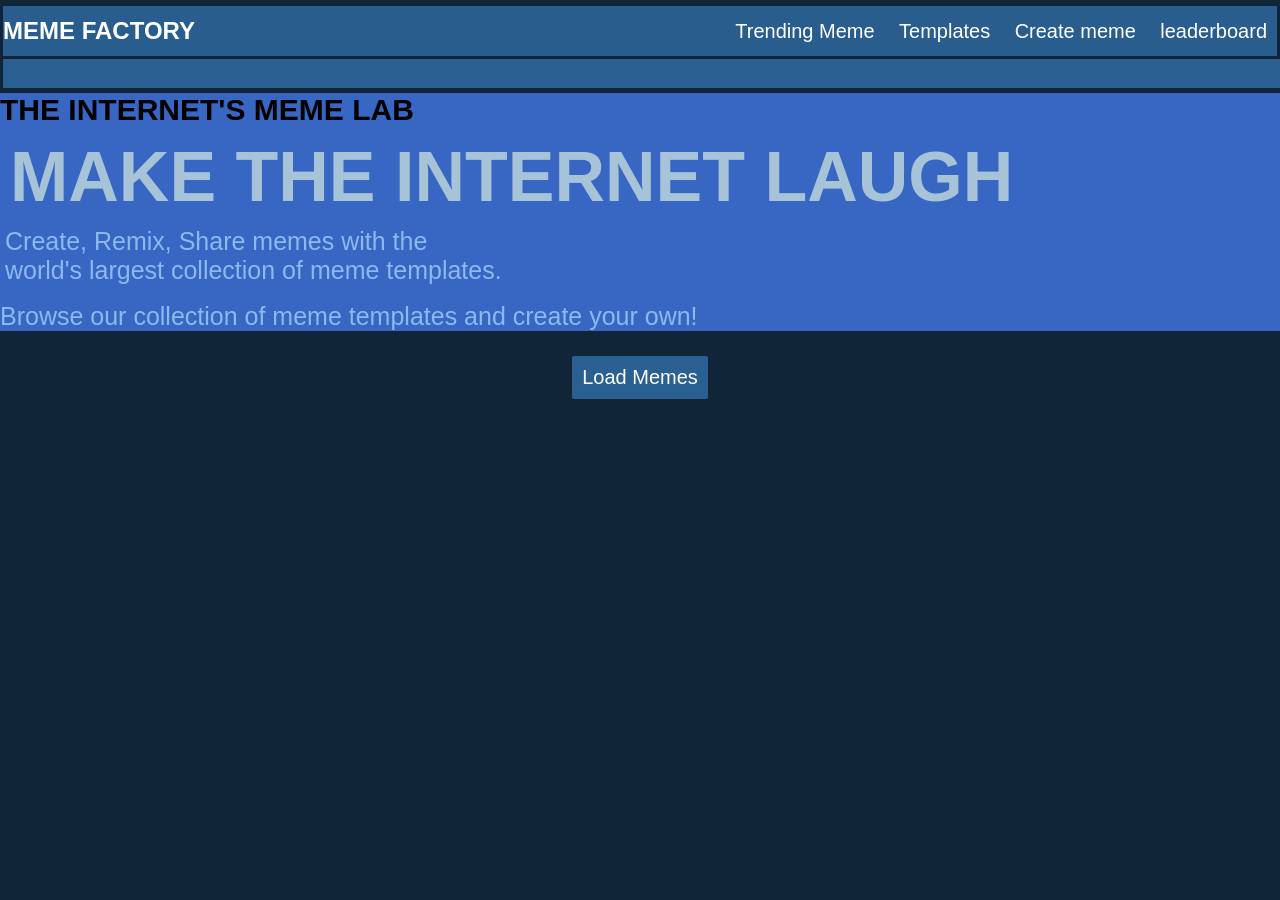
==== index.html @ 9163ee1a "Add files via upload" ====
<!DOCTYPE html>
<html lang="en">
<head>
    <meta charset="UTF-8">
    <meta name="viewport" content="width=device-width, initial-scale=1.0">
    <title>Document</title>
    <link rel="stylesheet" href="./index.css">
</head>
<body>
    <div class="maincontainer">
        <div id="headd">
            <h1>MEME FACTORY</h1>
            <div class="hamburger" onclick="toggleMenu()">
                <span></span>
                <span></span>
                <span></span>
            </div>
            <div class="nav-links">
                <a class="link1" href="">Trending Meme</a>
                <a class="link2" href="">Templates</a>
                <a class="link3" href="">Create meme</a>
                <a class="link4" href="">leaderboard</a>
            </div>
        </div>
        <div class="marquee">
            <span id="marquee-item">We fetch the funniest jokes from the internet so you don’t have to scroll endlessly.</span>
        </div>
        <div id="content" style="margin-top: 5px; font-size: 15px; background-color: rgb(55, 102, 195);">
            <h1>THE INTERNET'S MEME LAB</h1>
            <h2 style="font-size: 70px; margin: 10px; color: rgb(166, 195, 216);">MAKE THE INTERNET LAUGH</h2>
            <div>
                <span style="margin-left: 5px; font-size: 25px; color: rgb(140, 185, 239);">Create, Remix, Share memes with the</span><br>
                <span style="margin-left: 5px; font-size: 25px; color: rgb(140, 185, 239);">world's largest collection of meme templates.</span><br><br>
            </div>
            <p style="font-size: 25px; color: rgb(140, 185, 239);">Browse our collection of meme templates and create your own!</p>

        </div>
        <div id="cards">

        </div>
        <div id="meme">
            <button onclick=creatememe() id="meme-loade">Load Memes</button>
        </div>
    </div>
    <script src="./index.js"></script>
</body>
</html>
---- index.css ----
*{
    margin: 0;
    padding: 0;
    box-sizing: border-box;
}
body{
    background-color: rgb(17, 37, 56);
    font-family: Arial, sans-serif;
}
#headd{
    margin-top: 6px;
    margin-left: 3px;
    margin-right: 3px;
    display: flex;
    justify-content: space-around;
    align-items: center;
    background-color: rgb(40, 93, 142);
    color: white;
    height: 50px;
    flex-wrap: wrap;
    gap: 10px;
}
#headd h1{
    font-size: 24px;
    flex: 1 1 auto;
    min-width: 150px;
}
.link1,.link2,.link3,.link4{
    text-decoration: none;
    color: white;
    font-size: 20px;
    padding: 5px 10px;
}
.link1:hover,.link2:hover,.link3:hover,.link4:hover{
    color: black;
    background-color: rgba(255, 255, 255, 0.2);
    border-radius: 4px;
}
.hamburger {
    display: none;
    flex-direction: column;
    cursor: pointer;
    padding: 10px;
}
.hamburger span {
    width: 25px;
    height: 3px;
    background-color: white;
    margin: 5px 0;
    border-radius: 2px;
    transition: 0.3s;
}
.marquee {
  width: 100%;
  overflow: hidden;
  white-space: nowrap;
  box-sizing: border-box;
}

.marquee span {
  display: inline-block;
  padding-left: 100%;
  animation: scroll 10s linear infinite;
}
#marquee-item{
    margin : 3px;
    margin-left: 3px;
    margin-right: 3px;
    font-size: 20px;
    color: white;
    background-color: rgb(42, 95, 145);
}
.marquee{
    background-color: rgb(42, 95, 145);
    margin : 3px;
}
@keyframes scroll {
  0% {
    transform: translateX(0%);
  }
  100% {
    transform: translateX(-100%);
  }
}

/* Media Queries for Responsive Design */
@media (max-width: 768px) {
    #headd {
        height: auto;
        padding: 10px 3px;
        justify-content: flex-start;
        position: relative;
    }
    
    #headd h1 {
        font-size: 18px;
        flex: 0 1 auto;
        min-width: auto;
        margin-right: auto;
    }
    
    .hamburger {
        display: flex;
    }
    
    .nav-links {
        display: none;
        position: absolute;
        top: 100%;
        left: 0;
        right: 0;
        background-color: rgb(40, 93, 142);
        flex-direction: column;
        width: 100%;
        padding: 10px 0;
        gap: 0;
        margin-top: 20px;
    }
    
    .nav-links.active {
        display: flex;
    }
    
    .link1, .link2, .link3, .link4 {
        font-size: 16px;
        padding: 12px 20px;
        width: 100%;
        border-bottom: 1px solid rgba(255, 255, 255, 0.1);
    }
    
    .link1:hover, .link2:hover, .link3:hover, .link4:hover {
        background-color: rgba(255, 255, 255, 0.15);
        border-radius: 0;
    }
}

@media (max-width: 480px) {
    #headd h1 {
        font-size: 16px;
    }
    
    .link1, .link2, .link3, .link4 {
        font-size: 14px;
        padding: 10px 15px;
    }
    
    .marquee span {
        font-size: 14px;
    }
}
#meme-loade{
    margin: 10px;
    padding: 10px;
    font-size: 20px;
    background-color: rgb(42, 95, 145);
    color: white;
    border: none;
    cursor: pointer;
    border-radius: 3%;
}
#meme{
    display: flex;
    justify-content: center;
}
#cards{
    display: flex;
    flex-wrap: wrap;
    justify-content: center;
    align-items: center;
    margin: auto;
    gap: 15px;
    margin-top: 15px;
}
#cards img{
    width: 300px;
    height: 300px;
    object-fit: cover;
    border-radius: 5px;
    cursor: pointer;
}
.card-title{
    text-align: center;
    font-size: 23px;
    color:aliceblue;
    margin-top: 5px;
    max-width: 300px;
    overflow: hidden;
}
.card-img{
    object-fit: cover;  
}
.card-img:hover{
    transform: scale(1.05);
    transition: transform 0.3s ease;
}
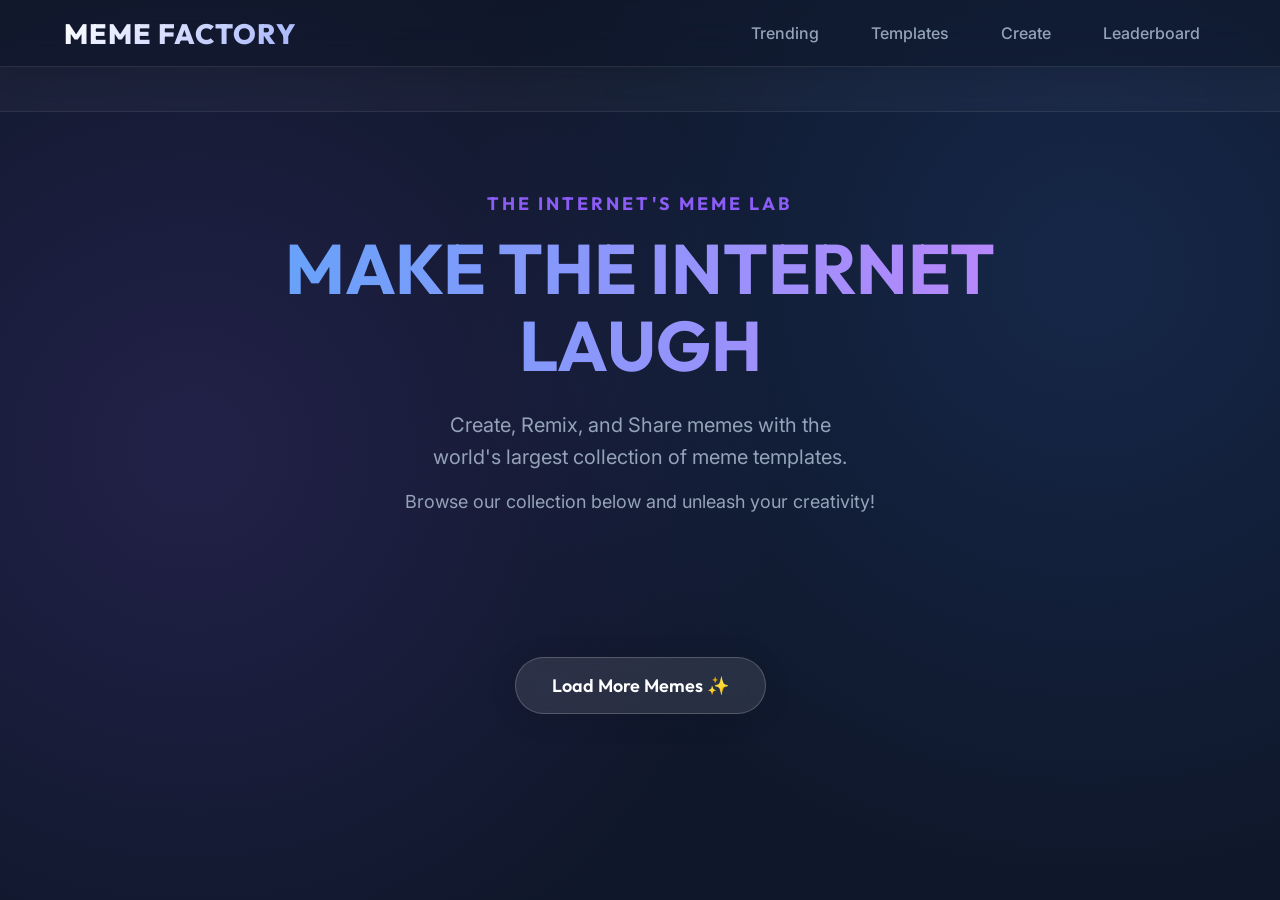
==== commit 27629483: "chang in css" ====
--- a/index.html
+++ b/index.html
@@ -3,45 +3,47 @@
 <head>
     <meta charset="UTF-8">
     <meta name="viewport" content="width=device-width, initial-scale=1.0">
-    <title>Document</title>
+    <title>Meme Factory - Home</title>
     <link rel="stylesheet" href="./index.css">
 </head>
 <body>
-    <div class="maincontainer">
-        <div id="headd">
-            <h1>MEME FACTORY</h1>
-            <div class="hamburger" onclick="toggleMenu()">
-                <span></span>
-                <span></span>
-                <span></span>
-            </div>
-            <div class="nav-links">
-                <a class="link1" href="">Trending Meme</a>
-                <a class="link2" href="">Templates</a>
-                <a class="link3" href="">Create meme</a>
-                <a class="link4" href="">leaderboard</a>
-            </div>
+    <div id="headd">
+        <h1>MEME FACTORY</h1>
+        <div class="hamburger" onclick="toggleMenu()">
+            <span></span>
+            <span></span>
+            <span></span>
         </div>
-        <div class="marquee">
-            <span id="marquee-item">We fetch the funniest jokes from the internet so you don’t have to scroll endlessly.</span>
-        </div>
-        <div id="content" style="margin-top: 5px; font-size: 15px; background-color: rgb(55, 102, 195);">
-            <h1>THE INTERNET'S MEME LAB</h1>
-            <h2 style="font-size: 70px; margin: 10px; color: rgb(166, 195, 216);">MAKE THE INTERNET LAUGH</h2>
-            <div>
-                <span style="margin-left: 5px; font-size: 25px; color: rgb(140, 185, 239);">Create, Remix, Share memes with the</span><br>
-                <span style="margin-left: 5px; font-size: 25px; color: rgb(140, 185, 239);">world's largest collection of meme templates.</span><br><br>
-            </div>
-            <p style="font-size: 25px; color: rgb(140, 185, 239);">Browse our collection of meme templates and create your own!</p>
-
-        </div>
-        <div id="cards">
-
-        </div>
-        <div id="meme">
-            <button onclick=creatememe() id="meme-loade">Load Memes</button>
+        <div class="nav-links">
+            <a href="./index2.html">Trending</a>
+            <a href="#">Templates</a>
+            <a href="#">Create</a>
+            <a href="#">Leaderboard</a>
         </div>
     </div>
+    
+    <div class="marquee">
+        <span id="marquee-item">We fetch the funniest jokes from the internet so you don't have to scroll endlessly. 🔥 New templates added daily. ✨ Create and share with millions.</span>
+    </div>
+
+    <div id="content" class="hero">
+        <h1>The Internet's Meme Lab</h1>
+        <h2>MAKE THE INTERNET LAUGH</h2>
+        <div class="hero-desc">
+            <span>Create, Remix, and Share memes with the</span><br>
+            <span>world's largest collection of meme templates.</span>
+            <p>Browse our collection below and unleash your creativity!</p>
+        </div>
+    </div>
+
+    <div id="cards" class="cards-grid">
+        <!-- Cards will be injected here by index.js -->
+    </div>
+
+    <div class="load-btn-container" id="meme">
+        <button onclick="creatememe()" id="meme-loade">Load More Memes ✨</button>
+    </div>
+
     <script src="./index.js"></script>
 </body>
 </html>
--- a/index.css
+++ b/index.css
@@ -1,195 +1,323 @@
-*{
+@import url('https://fonts.googleapis.com/css2?family=Inter:wght@400;500;600&family=Outfit:wght@500;700;800&display=swap');
+
+* {
     margin: 0;
     padding: 0;
     box-sizing: border-box;
 }
-body{
-    background-color: rgb(17, 37, 56);
-    font-family: Arial, sans-serif;
-}
-#headd{
-    margin-top: 6px;
-    margin-left: 3px;
-    margin-right: 3px;
+
+body {
+    background-color: #0f172a;
+    color: #f8fafc;
+    font-family: 'Inter', sans-serif;
+    min-height: 100vh;
+    background-image: 
+        radial-gradient(circle at 15% 50%, rgba(139, 92, 246, 0.15) 0%, transparent 50%),
+        radial-gradient(circle at 85% 30%, rgba(59, 130, 246, 0.15) 0%, transparent 50%);
+    background-attachment: fixed;
+    overflow-x: hidden;
+}
+
+h1, h2, h3, h4 {
+    font-family: 'Outfit', sans-serif;
+}
+#headd {
+    position: sticky;
+    top: 0;
+    z-index: 100;
     display: flex;
-    justify-content: space-around;
+    justify-content: space-between;
     align-items: center;
-    background-color: rgb(40, 93, 142);
-    color: white;
-    height: 50px;
-    flex-wrap: wrap;
-    gap: 10px;
-}
-#headd h1{
-    font-size: 24px;
-    flex: 1 1 auto;
-    min-width: 150px;
-}
-.link1,.link2,.link3,.link4{
+    padding: 15px 5%;
+    background: rgba(15, 23, 42, 0.4);
+    backdrop-filter: blur(16px);
+    -webkit-backdrop-filter: blur(16px);
+    border-bottom: 1px solid rgba(255, 255, 255, 0.1);
+    box-shadow: 0 4px 30px rgba(0, 0, 0, 0.1);
+}
+
+#headd h1 {
+    font-size: 28px;
+    font-weight: 800;
+    background: linear-gradient(135deg, #fff, #a5b4fc);
+    -webkit-background-clip: text;
+    background-clip: text;
+    -webkit-text-fill-color: transparent;
+    letter-spacing: 1px;
+}
+
+.nav-links {
+    display: flex;
+    gap: 20px;
+    align-items: center;
+}
+
+.nav-links a {
     text-decoration: none;
-    color: white;
-    font-size: 20px;
-    padding: 5px 10px;
-}
-.link1:hover,.link2:hover,.link3:hover,.link4:hover{
-    color: black;
-    background-color: rgba(255, 255, 255, 0.2);
-    border-radius: 4px;
+    color: #94a3b8;
+    font-size: 16px;
+    font-weight: 500;
+    padding: 8px 16px;
+    border-radius: 8px;
+    transition: all 0.3s ease;
+}
+
+.nav-links a:hover {
+    color: #fff;
+    background: rgba(255, 255, 255, 0.1);
+    backdrop-filter: blur(4px);
+    -webkit-backdrop-filter: blur(4px);
+    box-shadow: 0 4px 30px rgba(0, 0, 0, 0.1);
 }
 .hamburger {
     display: none;
     flex-direction: column;
     cursor: pointer;
-    padding: 10px;
-}
+    gap: 5px;
+    z-index: 101;
+}
+
 .hamburger span {
     width: 25px;
     height: 3px;
-    background-color: white;
-    margin: 5px 0;
-    border-radius: 2px;
+    background-color: #f8fafc;
+    border-radius: 3px;
     transition: 0.3s;
 }
 .marquee {
-  width: 100%;
-  overflow: hidden;
-  white-space: nowrap;
-  box-sizing: border-box;
+    width: 100%;
+    overflow: hidden;
+    white-space: nowrap;
+    padding: 12px 0;
+    background: rgba(255, 255, 255, 0.03);
+    backdrop-filter: blur(8px);
+    -webkit-backdrop-filter: blur(8px);
+    border-bottom: 1px solid rgba(255, 255, 255, 0.08);
 }
 
 .marquee span {
-  display: inline-block;
-  padding-left: 100%;
-  animation: scroll 10s linear infinite;
-}
-#marquee-item{
-    margin : 3px;
-    margin-left: 3px;
-    margin-right: 3px;
+    display: inline-block;
+    padding-left: 100%;
+    animation: scroll 20s linear infinite;
+    font-size: 14px;
+    font-weight: 500;
+    color: #8b5cf6;
+    text-transform: uppercase;
+    letter-spacing: 2px;
+}
+
+@keyframes scroll {
+    0% { transform: translateX(0%); }
+    100% { transform: translateX(-100%); }
+}
+.hero {
+    text-align: center;
+    padding: 80px 20px 40px;
+    max-width: 900px;
+    margin: 0 auto;
+}
+
+.hero h1 {
+    font-size: 18px;
+    color: #8b5cf6;
+    text-transform: uppercase;
+    letter-spacing: 3px;
+    margin-bottom: 15px;
+}
+
+.hero h2 {
+    font-size: clamp(40px, 8vw, 70px);
+    line-height: 1.1;
+    margin-bottom: 25px;
+    background: linear-gradient(to right, #60a5fa, #c084fc);
+    -webkit-background-clip: text;
+    -webkit-text-fill-color: transparent;
+}
+
+.hero-desc {
     font-size: 20px;
+    color: #94a3b8;
+    line-height: 1.6;
+    max-width: 600px;
+    margin: 0 auto;
+}
+
+.hero-desc p {
+    margin-top: 15px;
+    font-size: 18px;
+}
+.cards-grid {
+    display: grid;
+    grid-template-columns: repeat(auto-fill, minmax(280px, 1fr));
+    gap: 25px;
+    padding: 40px 5%;
+    max-width: 1400px;
+    margin: 0 auto;
+}
+
+.card {
+    position: relative;
+    border-radius: 16px;
+    overflow: hidden;
+    aspect-ratio: 1;
+    background: rgba(30, 41, 59, 0.4);
+    backdrop-filter: blur(12px);
+    -webkit-backdrop-filter: blur(12px);
+    border: 1px solid rgba(255, 255, 255, 0.12);
+    cursor: pointer;
+    box-shadow: 0 4px 30px rgba(0, 0, 0, 0.1);
+    transition: all 0.4s cubic-bezier(0.175, 0.885, 0.32, 1.275);
+}
+
+.card:hover {
+    transform: translateY(-8px);
+    background: rgba(255, 255, 255, 0.05);
+    box-shadow: 0 8px 32px rgba(0, 0, 0, 0.3), 0 0 25px rgba(139, 92, 246, 0.3);
+    border-color: rgba(255, 255, 255, 0.2);
+}
+
+.card-img {
+    width: 100%;
+    height: 100%;
+    object-fit: cover;
+    transition: transform 0.5s ease;
+}
+
+.card:hover .card-img {
+    transform: scale(1.08);
+}
+
+.card-title {
+    position: absolute;
+    bottom: 0;
+    left: 0;
+    width: 100%;
+    padding: 30px 20px 20px;
+    font-size: 18px;
+    color: #fff;
+    background: rgba(15, 23, 42, 0.5);
+    backdrop-filter: blur(8px);
+    -webkit-backdrop-filter: blur(8px);
+    border-top: 1px solid rgba(255, 255, 255, 0.05);
+    transform: translateY(0);
+    transition: transform 0.3s ease;
+    white-space: nowrap;
+    overflow: hidden;
+    text-overflow: ellipsis;
+}
+.load-btn-container {
+    text-align: center;
+    padding: 20px 0 60px;
+}
+
+#meme-loade, .primary-btn {
+    padding: 16px 36px;
+    font-size: 18px;
+    font-weight: 600;
+    font-family: 'Outfit', sans-serif;
     color: white;
-    background-color: rgb(42, 95, 145);
-}
-.marquee{
-    background-color: rgb(42, 95, 145);
-    margin : 3px;
-}
-@keyframes scroll {
-  0% {
-    transform: translateX(0%);
-  }
-  100% {
-    transform: translateX(-100%);
-  }
-}
-
-/* Media Queries for Responsive Design */
+    background: rgba(255, 255, 255, 0.1);
+    backdrop-filter: blur(10px);
+    -webkit-backdrop-filter: blur(10px);
+    border: 1px solid rgba(255, 255, 255, 0.2);
+    border-radius: 30px;
+    cursor: pointer;
+    box-shadow: 0 4px 30px rgba(0, 0, 0, 0.1);
+    transition: all 0.3s ease;
+}
+
+#meme-loade:hover, .primary-btn:hover {
+    transform: translateY(-3px);
+    background: rgba(255, 255, 255, 0.15);
+    border-color: rgba(255, 255, 255, 0.3);
+    box-shadow: 0 8px 32px rgba(139, 92, 246, 0.4);
+}
+
+#meme-loade:active {
+    transform: translateY(1px);
+}
+.search-container {
+    display: flex;
+    align-items: center;
+    gap: 10px;
+}
+
+.search-container label {
+    display: none;
+}
+
+#search-input {
+    padding: 10px 20px;
+    border-radius: 20px;
+    border: 1px solid rgba(255, 255, 255, 0.1);
+    background: rgba(255, 255, 255, 0.05);
+    backdrop-filter: blur(8px);
+    -webkit-backdrop-filter: blur(8px);
+    color: white;
+    font-family: 'Inter', sans-serif;
+    font-size: 15px;
+    outline: none;
+    transition: all 0.3s;
+    width: 250px;
+    box-shadow: 0 4px 30px rgba(0, 0, 0, 0.05);
+}
+
+#search-input::placeholder {
+    color: #94a3b8;
+}
+
+#search-input:focus {
+    background: rgba(255, 255, 255, 0.1);
+    border-color: rgba(139, 92, 246, 0.5);
+    box-shadow: 0 0 15px rgba(139, 92, 246, 0.3);
+}
 @media (max-width: 768px) {
     #headd {
-        height: auto;
-        padding: 10px 3px;
-        justify-content: flex-start;
-        position: relative;
-    }
-    
-    #headd h1 {
-        font-size: 18px;
-        flex: 0 1 auto;
-        min-width: auto;
-        margin-right: auto;
-    }
-    
+        padding: 15px 20px;
+        flex-wrap: wrap;
+    }
+
     .hamburger {
         display: flex;
     }
-    
+
     .nav-links {
         display: none;
-        position: absolute;
-        top: 100%;
-        left: 0;
-        right: 0;
-        background-color: rgb(40, 93, 142);
+        width: 100%;
         flex-direction: column;
-        width: 100%;
-        padding: 10px 0;
-        gap: 0;
-        margin-top: 20px;
-    }
-    
+        padding: 20px 0;
+        gap: 10px;
+        order: 3;
+    }
+
     .nav-links.active {
         display: flex;
+        background: rgba(15, 23, 42, 0.8);
+        backdrop-filter: blur(12px);
+        -webkit-backdrop-filter: blur(12px);
+        border-radius: 12px;
+        border: 1px solid rgba(255, 255, 255, 0.05);
     }
     
-    .link1, .link2, .link3, .link4 {
-        font-size: 16px;
-        padding: 12px 20px;
+    .nav-links a {
         width: 100%;
-        border-bottom: 1px solid rgba(255, 255, 255, 0.1);
+        text-align: center;
+        padding: 12px;
+        background: rgba(255, 255, 255, 0.03);
+        border-radius: 8px;
     }
     
-    .link1:hover, .link2:hover, .link3:hover, .link4:hover {
-        background-color: rgba(255, 255, 255, 0.15);
-        border-radius: 0;
-    }
-}
-
-@media (max-width: 480px) {
-    #headd h1 {
-        font-size: 16px;
+    .search-container {
+        order: 2;
+        margin-left: auto;
+        margin-right: 20px;
     }
     
-    .link1, .link2, .link3, .link4 {
-        font-size: 14px;
-        padding: 10px 15px;
-    }
-    
-    .marquee span {
-        font-size: 14px;
-    }
-}
-#meme-loade{
-    margin: 10px;
-    padding: 10px;
-    font-size: 20px;
-    background-color: rgb(42, 95, 145);
-    color: white;
-    border: none;
-    cursor: pointer;
-    border-radius: 3%;
-}
-#meme{
-    display: flex;
-    justify-content: center;
-}
-#cards{
-    display: flex;
-    flex-wrap: wrap;
-    justify-content: center;
-    align-items: center;
-    margin: auto;
-    gap: 15px;
-    margin-top: 15px;
-}
-#cards img{
-    width: 300px;
-    height: 300px;
-    object-fit: cover;
-    border-radius: 5px;
-    cursor: pointer;
-}
-.card-title{
-    text-align: center;
-    font-size: 23px;
-    color:aliceblue;
-    margin-top: 5px;
-    max-width: 300px;
-    overflow: hidden;
-}
-.card-img{
-    object-fit: cover;  
-}
-.card-img:hover{
-    transform: scale(1.05);
-    transition: transform 0.3s ease;
+    #search-input {
+        width: 160px;
+    }
+
+    .hero h2 {
+        font-size: 40px;
+    }
 }
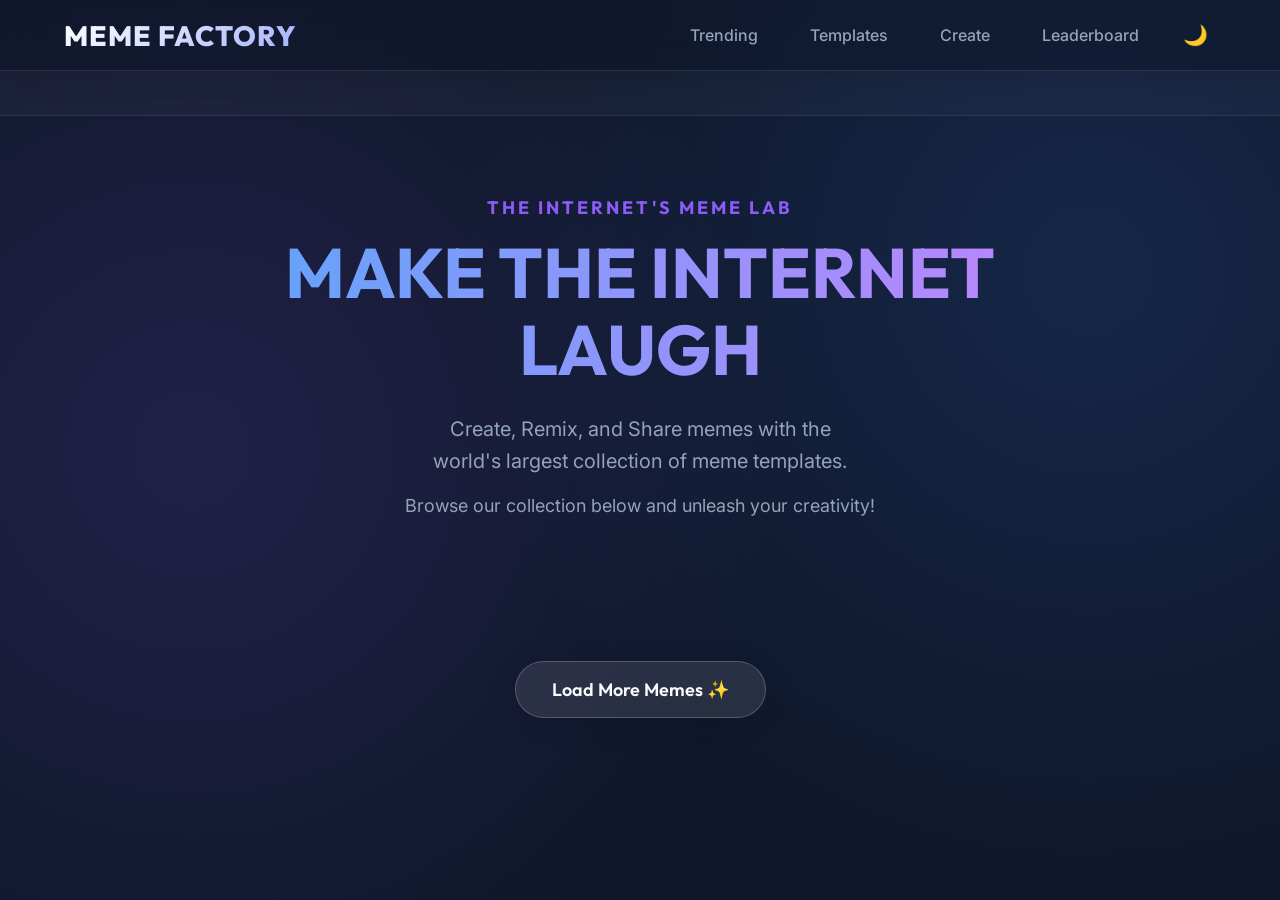
==== commit a8695ec8: "Responsiveness debugging" ====
--- a/index.html
+++ b/index.html
@@ -5,6 +5,7 @@
     <meta name="viewport" content="width=device-width, initial-scale=1.0">
     <title>Meme Factory - Home</title>
     <link rel="stylesheet" href="./index.css">
+    <script src="./theme.js"></script>
 </head>
 <body>
     <div id="headd">
@@ -19,6 +20,7 @@
             <a href="#">Templates</a>
             <a href="#">Create</a>
             <a href="#">Leaderboard</a>
+            <button class="theme-toggle" onclick="toggleTheme()" aria-label="Toggle Theme"></button>
         </div>
     </div>
     
--- a/index.css
+++ b/index.css
@@ -1,4 +1,8 @@
 @import url('https://fonts.googleapis.com/css2?family=Inter:wght@400;500;600&family=Outfit:wght@500;700;800&display=swap');
+
+
+
+
 
 * {
     margin: 0;
@@ -16,8 +20,8 @@
         radial-gradient(circle at 85% 30%, rgba(59, 130, 246, 0.15) 0%, transparent 50%);
     background-attachment: fixed;
     overflow-x: hidden;
-}
-
+    transition: background-color 0.4s ease, color 0.4s ease, background-image 0.4s ease;
+}
 h1, h2, h3, h4 {
     font-family: 'Outfit', sans-serif;
 }
@@ -34,10 +38,11 @@
     -webkit-backdrop-filter: blur(16px);
     border-bottom: 1px solid rgba(255, 255, 255, 0.1);
     box-shadow: 0 4px 30px rgba(0, 0, 0, 0.1);
+    transition: all 0.4s ease;
 }
 
 #headd h1 {
-    font-size: 28px;
+    font-size: clamp(20px, 5vw, 28px);
     font-weight: 800;
     background: linear-gradient(135deg, #fff, #a5b4fc);
     -webkit-background-clip: text;
@@ -63,11 +68,28 @@
 }
 
 .nav-links a:hover {
-    color: #fff;
+    color: #f8fafc;
     background: rgba(255, 255, 255, 0.1);
     backdrop-filter: blur(4px);
     -webkit-backdrop-filter: blur(4px);
     box-shadow: 0 4px 30px rgba(0, 0, 0, 0.1);
+}
+
+.theme-toggle {
+    background: transparent;
+    border: none;
+    font-size: 20px;
+    cursor: pointer;
+    padding: 8px;
+    border-radius: 50%;
+    display: flex;
+    align-items: center;
+    justify-content: center;
+    transition: all 0.3s ease;
+}
+
+.theme-toggle:hover {
+    background: rgba(255, 255, 255, 0.1);
 }
 .hamburger {
     display: none;
@@ -82,7 +104,7 @@
     height: 3px;
     background-color: #f8fafc;
     border-radius: 3px;
-    transition: 0.3s;
+    transition: 0.3s ease;
 }
 .marquee {
     width: 100%;
@@ -131,6 +153,7 @@
     margin-bottom: 25px;
     background: linear-gradient(to right, #60a5fa, #c084fc);
     -webkit-background-clip: text;
+    background-clip: text;
     -webkit-text-fill-color: transparent;
 }
 
@@ -148,7 +171,7 @@
 }
 .cards-grid {
     display: grid;
-    grid-template-columns: repeat(auto-fill, minmax(280px, 1fr));
+    grid-template-columns: repeat(auto-fill, minmax(min(100%, 280px), 1fr));
     gap: 25px;
     padding: 40px 5%;
     max-width: 1400px;
@@ -172,7 +195,7 @@
 .card:hover {
     transform: translateY(-8px);
     background: rgba(255, 255, 255, 0.05);
-    box-shadow: 0 8px 32px rgba(0, 0, 0, 0.3), 0 0 25px rgba(139, 92, 246, 0.3);
+    box-shadow: 0 8px 32px rgba(139, 92, 246, 0.3), 0 0 25px rgba(139, 92, 246, 0.3);
     border-color: rgba(255, 255, 255, 0.2);
 }
 
@@ -194,17 +217,19 @@
     width: 100%;
     padding: 30px 20px 20px;
     font-size: 18px;
-    color: #fff;
+    color: #f8fafc;
     background: rgba(15, 23, 42, 0.5);
     backdrop-filter: blur(8px);
     -webkit-backdrop-filter: blur(8px);
-    border-top: 1px solid rgba(255, 255, 255, 0.05);
+    border-top: 1px solid rgba(255, 255, 255, 0.1);
     transform: translateY(0);
     transition: transform 0.3s ease;
     white-space: nowrap;
     overflow: hidden;
     text-overflow: ellipsis;
 }
+
+/* Buttons */
 .load-btn-container {
     text-align: center;
     padding: 20px 0 60px;
@@ -215,7 +240,7 @@
     font-size: 18px;
     font-weight: 600;
     font-family: 'Outfit', sans-serif;
-    color: white;
+    color: #f8fafc;
     background: rgba(255, 255, 255, 0.1);
     backdrop-filter: blur(10px);
     -webkit-backdrop-filter: blur(10px);
@@ -253,13 +278,13 @@
     background: rgba(255, 255, 255, 0.05);
     backdrop-filter: blur(8px);
     -webkit-backdrop-filter: blur(8px);
-    color: white;
+    color: #f8fafc;
     font-family: 'Inter', sans-serif;
     font-size: 15px;
     outline: none;
     transition: all 0.3s;
     width: 250px;
-    box-shadow: 0 4px 30px rgba(0, 0, 0, 0.05);
+    box-shadow: 0 4px 30px rgba(0, 0, 0, 0.1);
 }
 
 #search-input::placeholder {
@@ -279,6 +304,7 @@
 
     .hamburger {
         display: flex;
+        order: 2;
     }
 
     .nav-links {
@@ -287,7 +313,7 @@
         flex-direction: column;
         padding: 20px 0;
         gap: 10px;
-        order: 3;
+        order: 4;
     }
 
     .nav-links.active {
@@ -308,16 +334,16 @@
     }
     
     .search-container {
-        order: 2;
-        margin-left: auto;
-        margin-right: 20px;
+        order: 3;
+        width: 100%;
+        margin-top: 15px;
     }
     
     #search-input {
-        width: 160px;
+        width: 100%;
     }
 
     .hero h2 {
         font-size: 40px;
     }
-}+}
